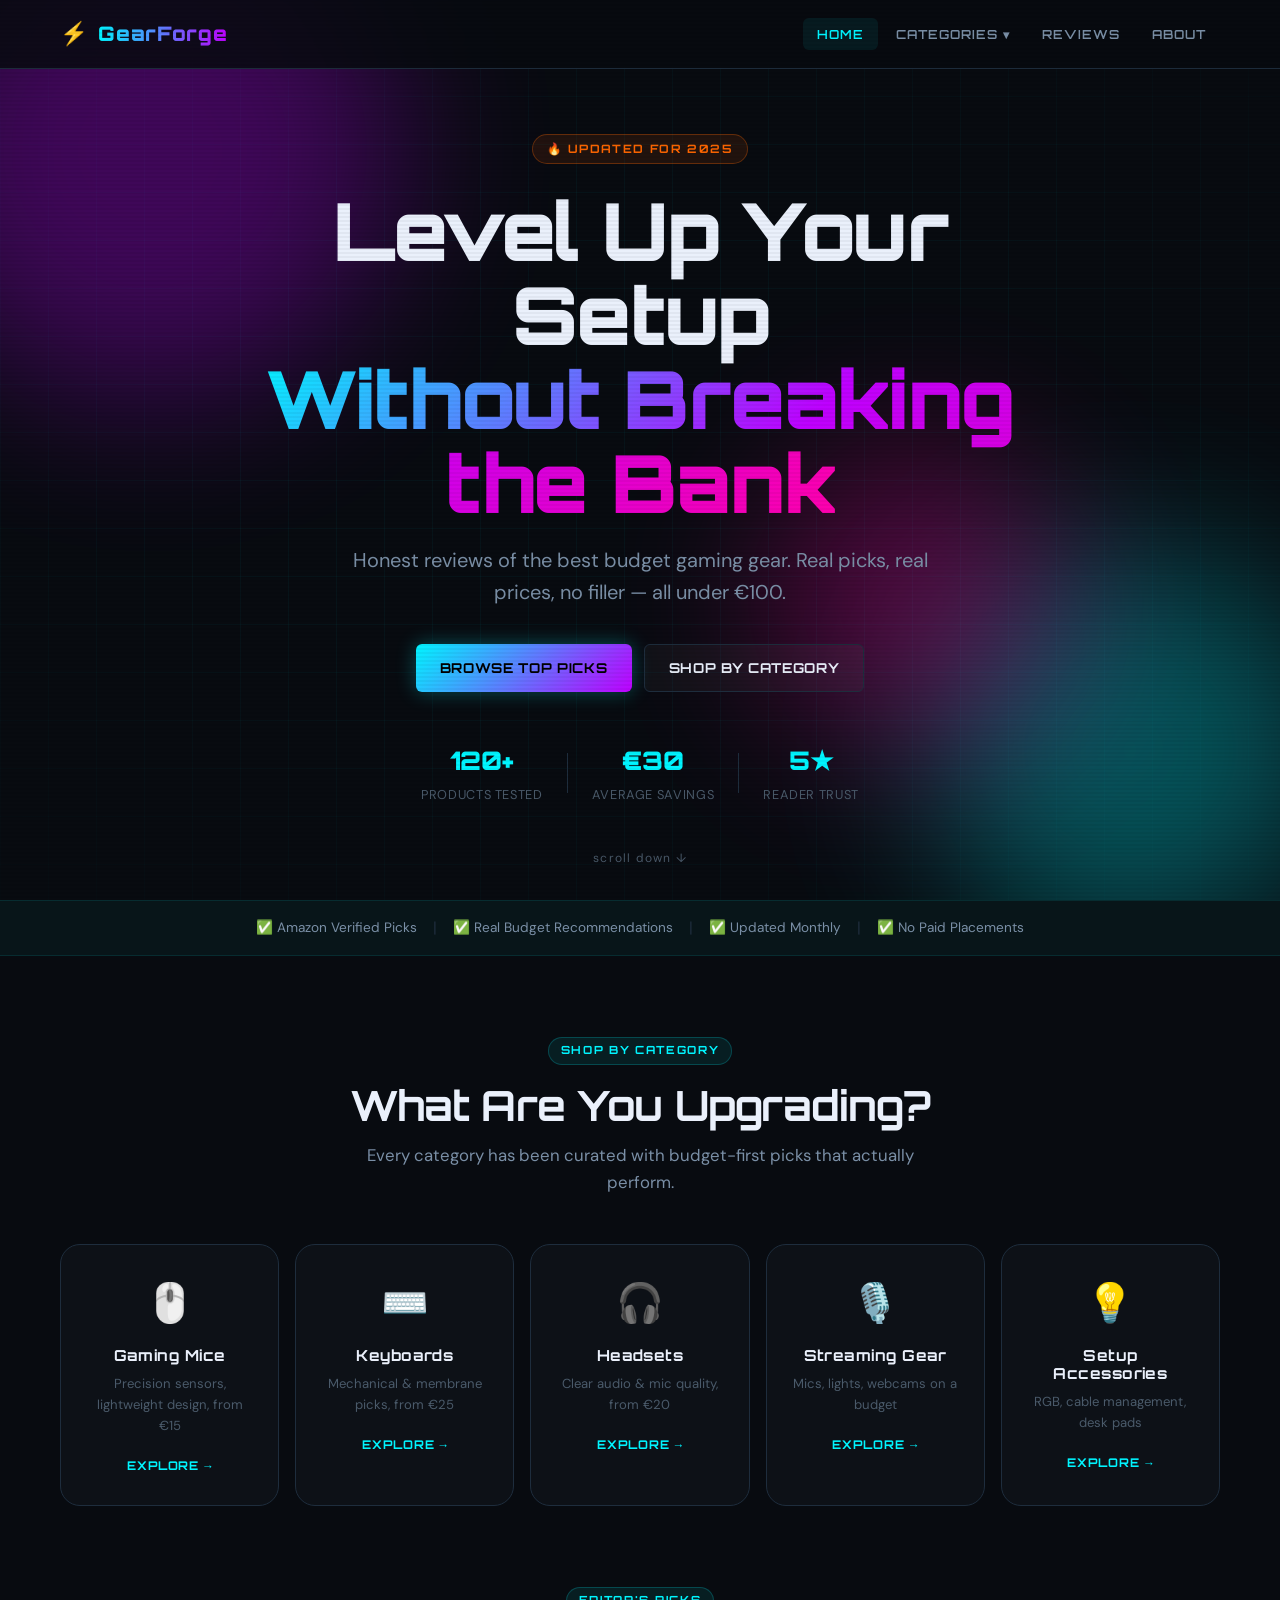
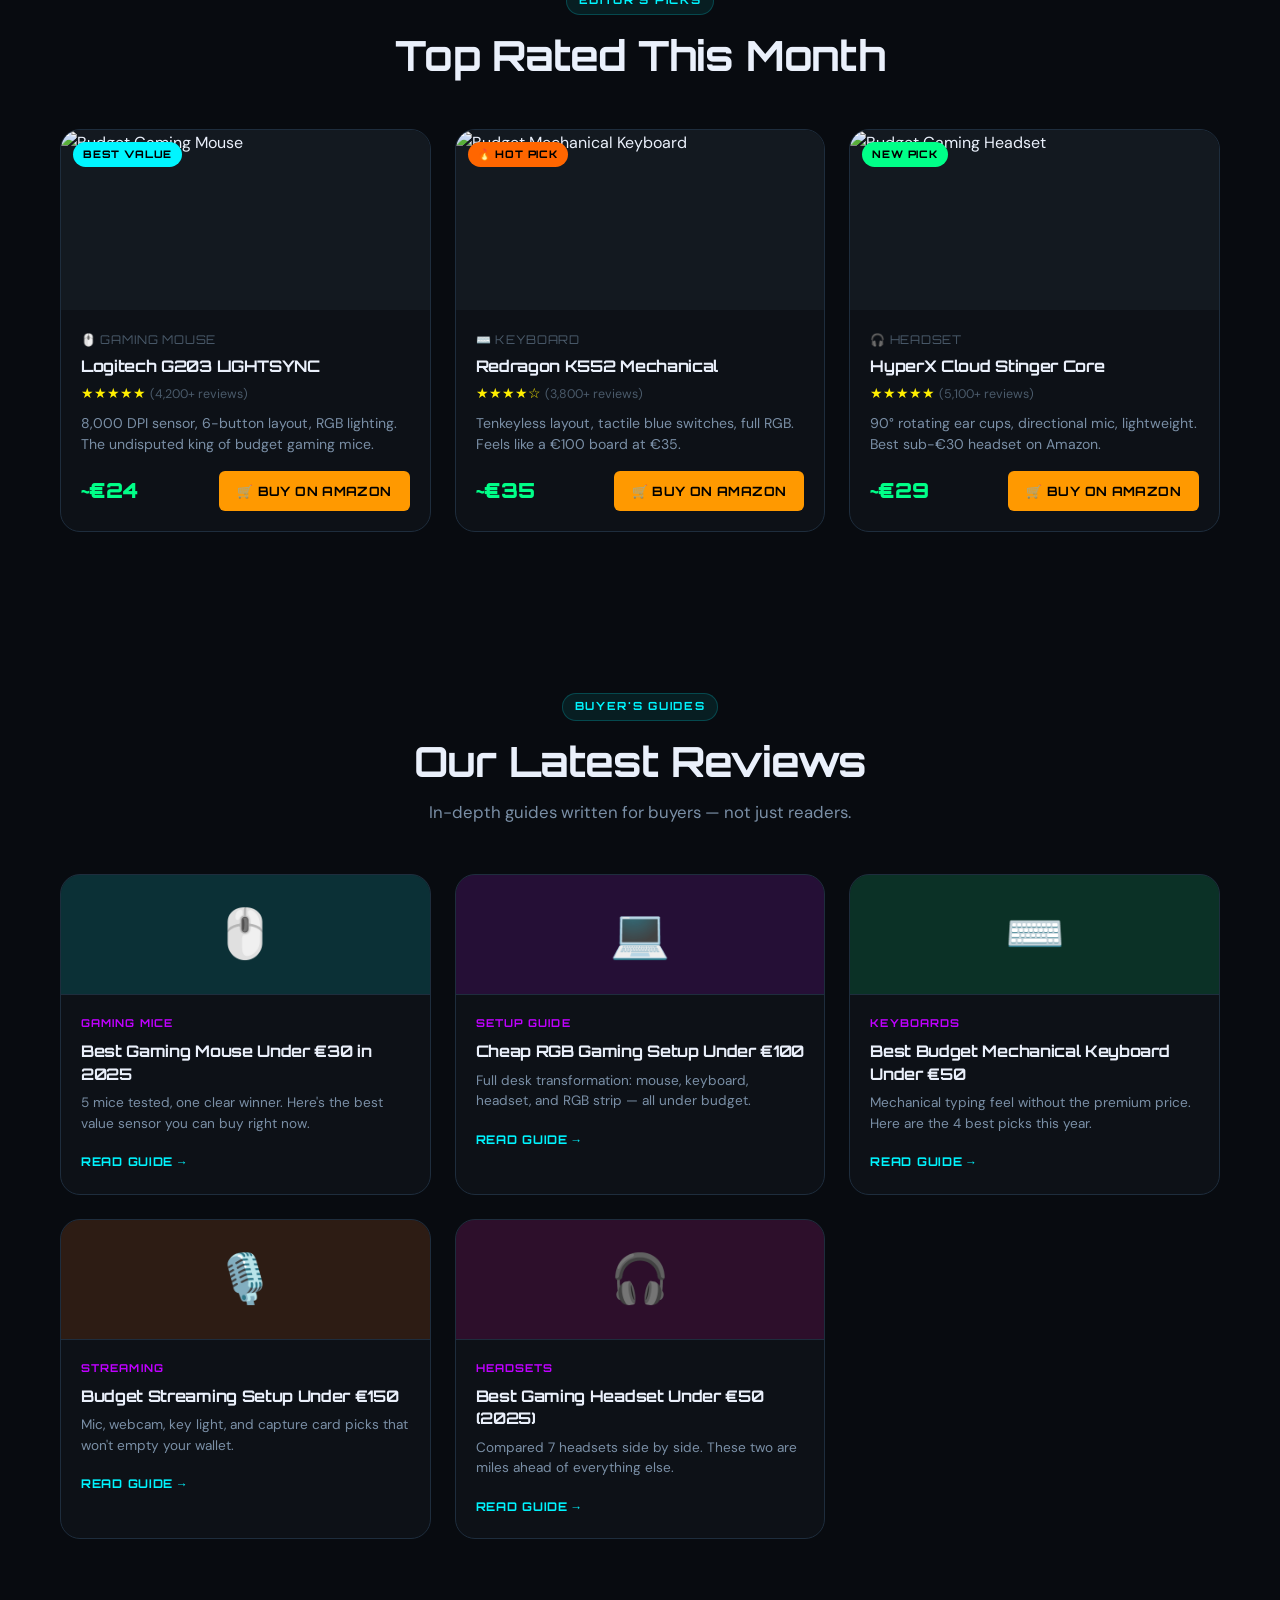
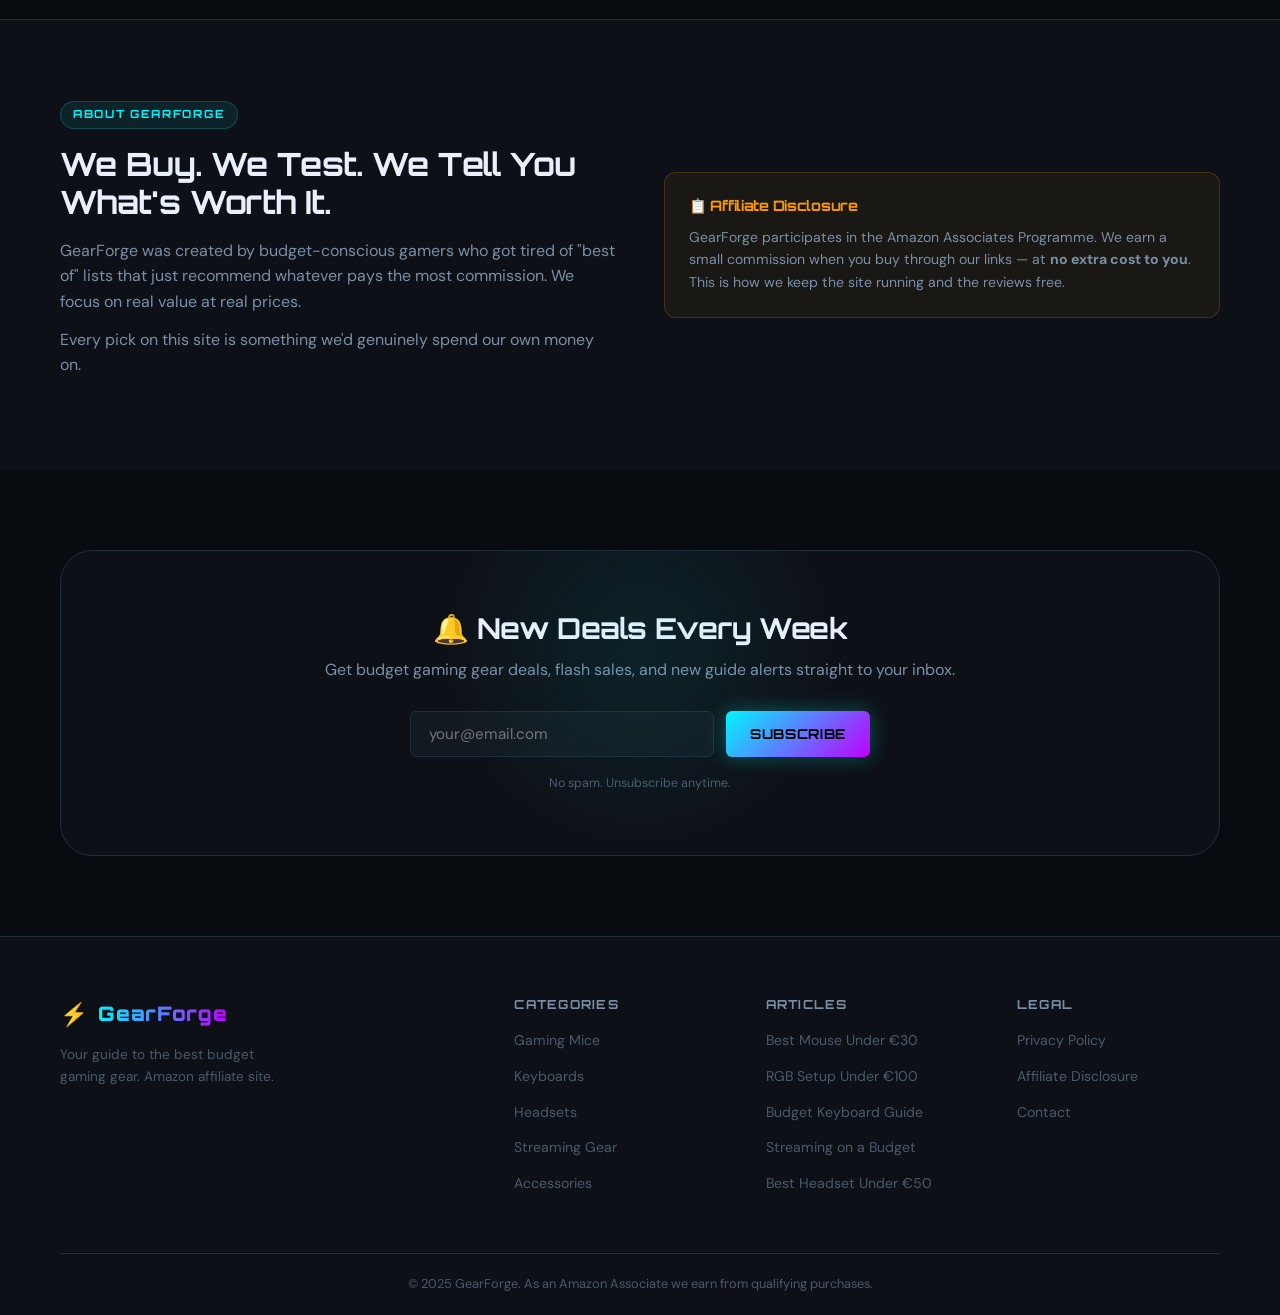
==== index.html @ 17405a84 "Add website files" ====
<!DOCTYPE html>
<html lang="en">
<head>
  <meta charset="UTF-8">
  <meta name="viewport" content="width=device-width, initial-scale=1.0">
  <title>GearForge – Best Budget Gaming Gear & Setup Upgrades</title>
  <meta name="description" content="Find the best budget gaming gear, setup upgrades, and honest reviews. Top picks for gaming mice, keyboards, headsets, and streaming gear — all under €100.">
  <meta name="keywords" content="budget gaming gear, gaming setup upgrades, cheap gaming mouse, best gaming keyboard, gaming headset under 30, RGB gaming setup">
  <meta property="og:title" content="GearForge – Best Budget Gaming Gear & Setup Upgrades">
  <meta property="og:description" content="Honest reviews and top picks for budget gaming setups. Save money, play better.">
  <meta property="og:type" content="website">
  <link rel="preconnect" href="https://fonts.googleapis.com">
  <link rel="preconnect" href="https://fonts.gstatic.com" crossorigin>
  <link href="https://fonts.googleapis.com/css2?family=Orbitron:wght@400;600;700;900&family=DM+Sans:wght@300;400;500;600&display=swap" rel="stylesheet">
  <link rel="stylesheet" href="style.css">
</head>
<body>

  <!-- ============================================================
    MONETIZATION STRATEGY (READ THIS FIRST):
    1. TRAFFIC: Target long-tail buyer-intent keywords like
       "best gaming mouse under €30" — these rank easier and
       convert better than broad terms.
    2. CONVERSION: Each article links to Amazon with your
       affiliate tag appended: ?tag=YOUR-AFFILIATE-ID-20
       Replace all "YOUR-AFFILIATE-TAG" placeholders below.
    3. CONTENT: Update the 5 blog articles with real Amazon
       product links, ASIN-based images, and current prices.
    4. SEO: Each page has unique title/meta. Submit sitemap.xml
       to Google Search Console after publishing.
    5. SCALE: Add 2-3 new articles/month targeting new keywords.
       The more content, the more organic traffic.
  ============================================================ -->

  <!-- HEADER -->
  <header class="site-header" id="top">
    <nav class="nav-container">
      <a href="index.html" class="logo">
        <span class="logo-icon">⚡</span>
        <span class="logo-text">GearForge</span>
      </a>
      <button class="nav-toggle" id="navToggle" aria-label="Toggle navigation">
        <span></span><span></span><span></span>
      </button>
      <ul class="nav-links" id="navLinks">
        <li><a href="index.html" class="nav-link active">Home</a></li>
        <li class="nav-dropdown">
          <a href="#categories" class="nav-link">Categories ▾</a>
          <ul class="dropdown-menu">
            <li><a href="category-mice.html">🖱 Gaming Mice</a></li>
            <li><a href="category-keyboards.html">⌨️ Keyboards</a></li>
            <li><a href="category-headsets.html">🎧 Headsets</a></li>
            <li><a href="category-streaming.html">🎙 Streaming Gear</a></li>
            <li><a href="category-accessories.html">💡 Setup Accessories</a></li>
          </ul>
        </li>
        <li><a href="#blog" class="nav-link">Reviews</a></li>
        <li><a href="#about" class="nav-link">About</a></li>
      </ul>
    </nav>
  </header>

  <!-- HERO SECTION -->
  <section class="hero">
    <div class="hero-bg">
      <div class="grid-overlay"></div>
      <div class="glow-orb glow-orb-1"></div>
      <div class="glow-orb glow-orb-2"></div>
      <div class="glow-orb glow-orb-3"></div>
    </div>
    <div class="hero-content">
      <div class="hero-badge">🔥 Updated for 2025</div>
      <h1 class="hero-title">
        Level Up Your Setup<br>
        <span class="gradient-text">Without Breaking the Bank</span>
      </h1>
      <p class="hero-subtitle">
        Honest reviews of the best budget gaming gear. Real picks, real prices, no filler — all under €100.
      </p>
      <div class="hero-ctas">
        <a href="#blog" class="btn btn-primary">Browse Top Picks</a>
        <a href="#categories" class="btn btn-ghost">Shop by Category</a>
      </div>
      <div class="hero-stats">
        <div class="stat"><span class="stat-number">120+</span><span class="stat-label">Products Tested</span></div>
        <div class="stat-divider"></div>
        <div class="stat"><span class="stat-number">€30</span><span class="stat-label">Average Savings</span></div>
        <div class="stat-divider"></div>
        <div class="stat"><span class="stat-number">5★</span><span class="stat-label">Reader Trust</span></div>
      </div>
    </div>
    <div class="hero-scroll-hint">scroll down ↓</div>
  </section>

  <!-- TRUST BAR -->
  <div class="trust-bar">
    <div class="trust-inner">
      <span class="trust-item">✅ Amazon Verified Picks</span>
      <span class="trust-sep">|</span>
      <span class="trust-item">✅ Real Budget Recommendations</span>
      <span class="trust-sep">|</span>
      <span class="trust-item">✅ Updated Monthly</span>
      <span class="trust-sep">|</span>
      <span class="trust-item">✅ No Paid Placements</span>
    </div>
  </div>

  <!-- CATEGORIES SECTION -->
  <section class="categories-section" id="categories">
    <div class="container">
      <div class="section-header">
        <span class="section-tag">Shop by Category</span>
        <h2 class="section-title">What Are You Upgrading?</h2>
        <p class="section-subtitle">Every category has been curated with budget-first picks that actually perform.</p>
      </div>
      <div class="categories-grid">
        <a href="category-mice.html" class="category-card" data-glow="cyan">
          <div class="category-icon">🖱️</div>
          <h3>Gaming Mice</h3>
          <p>Precision sensors, lightweight design, from €15</p>
          <span class="category-cta">Explore →</span>
        </a>
        <a href="category-keyboards.html" class="category-card" data-glow="purple">
          <div class="category-icon">⌨️</div>
          <h3>Keyboards</h3>
          <p>Mechanical & membrane picks, from €25</p>
          <span class="category-cta">Explore →</span>
        </a>
        <a href="category-headsets.html" class="category-card" data-glow="green">
          <div class="category-icon">🎧</div>
          <h3>Headsets</h3>
          <p>Clear audio & mic quality, from €20</p>
          <span class="category-cta">Explore →</span>
        </a>
        <a href="category-streaming.html" class="category-card" data-glow="orange">
          <div class="category-icon">🎙️</div>
          <h3>Streaming Gear</h3>
          <p>Mics, lights, webcams on a budget</p>
          <span class="category-cta">Explore →</span>
        </a>
        <a href="category-accessories.html" class="category-card" data-glow="pink">
          <div class="category-icon">💡</div>
          <h3>Setup Accessories</h3>
          <p>RGB, cable management, desk pads</p>
          <span class="category-cta">Explore →</span>
        </a>
      </div>
    </div>
  </section>

  <!-- FEATURED PICKS (inline product cards) -->
  <section class="featured-section">
    <div class="container">
      <div class="section-header">
        <span class="section-tag">Editor's Picks</span>
        <h2 class="section-title">Top Rated This Month</h2>
      </div>
      <div class="products-grid">

        <!-- PRODUCT CARD 1 -->
        <div class="product-card">
          <div class="product-badge">Best Value</div>
          <div class="product-img-wrap">
            <img src="https://via.placeholder.com/280x180/0d1117/00f5ff?text=Gaming+Mouse" alt="Budget Gaming Mouse" class="product-img" loading="lazy">
          </div>
          <div class="product-info">
            <span class="product-cat">🖱️ Gaming Mouse</span>
            <h3 class="product-name">Logitech G203 LIGHTSYNC</h3>
            <div class="product-rating">★★★★★ <span>(4,200+ reviews)</span></div>
            <p class="product-desc">8,000 DPI sensor, 6-button layout, RGB lighting. The undisputed king of budget gaming mice.</p>
            <div class="product-price-row">
              <span class="product-price">~€24</span>
              <a href="https://www.amazon.com/dp/B07K3C63D8?tag=YOUR-AFFILIATE-TAG" target="_blank" rel="noopener nofollow" class="btn btn-amazon">
                🛒 Buy on Amazon
              </a>
            </div>
          </div>
        </div>

        <!-- PRODUCT CARD 2 -->
        <div class="product-card">
          <div class="product-badge badge-hot">🔥 Hot Pick</div>
          <div class="product-img-wrap">
            <img src="https://via.placeholder.com/280x180/0d1117/bf00ff?text=Keyboard" alt="Budget Mechanical Keyboard" class="product-img" loading="lazy">
          </div>
          <div class="product-info">
            <span class="product-cat">⌨️ Keyboard</span>
            <h3 class="product-name">Redragon K552 Mechanical</h3>
            <div class="product-rating">★★★★☆ <span>(3,800+ reviews)</span></div>
            <p class="product-desc">Tenkeyless layout, tactile blue switches, full RGB. Feels like a €100 board at €35.</p>
            <div class="product-price-row">
              <span class="product-price">~€35</span>
              <a href="https://www.amazon.com/dp/B016MAK38U?tag=YOUR-AFFILIATE-TAG" target="_blank" rel="noopener nofollow" class="btn btn-amazon">
                🛒 Buy on Amazon
              </a>
            </div>
          </div>
        </div>

        <!-- PRODUCT CARD 3 -->
        <div class="product-card">
          <div class="product-badge badge-new">New Pick</div>
          <div class="product-img-wrap">
            <img src="https://via.placeholder.com/280x180/0d1117/00ff88?text=Headset" alt="Budget Gaming Headset" class="product-img" loading="lazy">
          </div>
          <div class="product-info">
            <span class="product-cat">🎧 Headset</span>
            <h3 class="product-name">HyperX Cloud Stinger Core</h3>
            <div class="product-rating">★★★★★ <span>(5,100+ reviews)</span></div>
            <p class="product-desc">90° rotating ear cups, directional mic, lightweight. Best sub-€30 headset on Amazon.</p>
            <div class="product-price-row">
              <span class="product-price">~€29</span>
              <a href="https://www.amazon.com/dp/B07YWL5ZZZ?tag=YOUR-AFFILIATE-TAG" target="_blank" rel="noopener nofollow" class="btn btn-amazon">
                🛒 Buy on Amazon
              </a>
            </div>
          </div>
        </div>

      </div>
    </div>
  </section>

  <!-- BLOG ARTICLES SECTION -->
  <section class="blog-section" id="blog">
    <div class="container">
      <div class="section-header">
        <span class="section-tag">Buyer's Guides</span>
        <h2 class="section-title">Our Latest Reviews</h2>
        <p class="section-subtitle">In-depth guides written for buyers — not just readers.</p>
      </div>
      <div class="blog-grid">

        <a href="article-best-gaming-mouse-under-30.html" class="blog-card">
          <div class="blog-card-img" style="--bg: #00f5ff22;">
            <span class="blog-card-emoji">🖱️</span>
          </div>
          <div class="blog-card-body">
            <span class="blog-tag">Gaming Mice</span>
            <h3>Best Gaming Mouse Under €30 in 2025</h3>
            <p>5 mice tested, one clear winner. Here's the best value sensor you can buy right now.</p>
            <span class="blog-read-more">Read Guide →</span>
          </div>
        </a>

        <a href="article-rgb-setup-under-100.html" class="blog-card">
          <div class="blog-card-img" style="--bg: #bf00ff22;">
            <span class="blog-card-emoji">💻</span>
          </div>
          <div class="blog-card-body">
            <span class="blog-tag">Setup Guide</span>
            <h3>Cheap RGB Gaming Setup Under €100</h3>
            <p>Full desk transformation: mouse, keyboard, headset, and RGB strip — all under budget.</p>
            <span class="blog-read-more">Read Guide →</span>
          </div>
        </a>

        <a href="article-best-budget-keyboard-2025.html" class="blog-card">
          <div class="blog-card-img" style="--bg: #00ff8822;">
            <span class="blog-card-emoji">⌨️</span>
          </div>
          <div class="blog-card-body">
            <span class="blog-tag">Keyboards</span>
            <h3>Best Budget Mechanical Keyboard Under €50</h3>
            <p>Mechanical typing feel without the premium price. Here are the 4 best picks this year.</p>
            <span class="blog-read-more">Read Guide →</span>
          </div>
        </a>

        <a href="article-streaming-setup-under-150.html" class="blog-card">
          <div class="blog-card-img" style="--bg: #ff660022;">
            <span class="blog-card-emoji">🎙️</span>
          </div>
          <div class="blog-card-body">
            <span class="blog-tag">Streaming</span>
            <h3>Budget Streaming Setup Under €150</h3>
            <p>Mic, webcam, key light, and capture card picks that won't empty your wallet.</p>
            <span class="blog-read-more">Read Guide →</span>
          </div>
        </a>

        <a href="article-best-gaming-headset-under-50.html" class="blog-card">
          <div class="blog-card-img" style="--bg: #ff00aa22;">
            <span class="blog-card-emoji">🎧</span>
          </div>
          <div class="blog-card-body">
            <span class="blog-tag">Headsets</span>
            <h3>Best Gaming Headset Under €50 (2025)</h3>
            <p>Compared 7 headsets side by side. These two are miles ahead of everything else.</p>
            <span class="blog-read-more">Read Guide →</span>
          </div>
        </a>

      </div>
    </div>
  </section>

  <!-- AFFILIATE DISCLOSURE + ABOUT -->
  <section class="about-section" id="about">
    <div class="container">
      <div class="about-grid">
        <div class="about-text">
          <span class="section-tag">About GearForge</span>
          <h2>We Buy. We Test. We Tell You What's Worth It.</h2>
          <p>GearForge was created by budget-conscious gamers who got tired of "best of" lists that just recommend whatever pays the most commission. We focus on real value at real prices.</p>
          <p>Every pick on this site is something we'd genuinely spend our own money on.</p>
        </div>
        <div class="affiliate-notice">
          <div class="notice-box">
            <h4>📋 Affiliate Disclosure</h4>
            <p>GearForge participates in the Amazon Associates Programme. We earn a small commission when you buy through our links — at <strong>no extra cost to you</strong>. This is how we keep the site running and the reviews free.</p>
          </div>
        </div>
      </div>
    </div>
  </section>

  <!-- NEWSLETTER CTA -->
  <section class="newsletter-section">
    <div class="container">
      <div class="newsletter-box">
        <div class="nl-glow"></div>
        <h3>🔔 New Deals Every Week</h3>
        <p>Get budget gaming gear deals, flash sales, and new guide alerts straight to your inbox.</p>
        <div class="nl-form">
          <input type="email" placeholder="your@email.com" class="nl-input">
          <button class="btn btn-primary">Subscribe</button>
        </div>
        <small>No spam. Unsubscribe anytime.</small>
      </div>
    </div>
  </section>

  <!-- FOOTER -->
  <footer class="site-footer">
    <div class="container">
      <div class="footer-grid">
        <div class="footer-brand">
          <a href="index.html" class="logo">
            <span class="logo-icon">⚡</span>
            <span class="logo-text">GearForge</span>
          </a>
          <p>Your guide to the best budget gaming gear. Amazon affiliate site.</p>
        </div>
        <div class="footer-links">
          <h4>Categories</h4>
          <ul>
            <li><a href="category-mice.html">Gaming Mice</a></li>
            <li><a href="category-keyboards.html">Keyboards</a></li>
            <li><a href="category-headsets.html">Headsets</a></li>
            <li><a href="category-streaming.html">Streaming Gear</a></li>
            <li><a href="category-accessories.html">Accessories</a></li>
          </ul>
        </div>
        <div class="footer-links">
          <h4>Articles</h4>
          <ul>
            <li><a href="article-best-gaming-mouse-under-30.html">Best Mouse Under €30</a></li>
            <li><a href="article-rgb-setup-under-100.html">RGB Setup Under €100</a></li>
            <li><a href="article-best-budget-keyboard-2025.html">Budget Keyboard Guide</a></li>
            <li><a href="article-streaming-setup-under-150.html">Streaming on a Budget</a></li>
            <li><a href="article-best-gaming-headset-under-50.html">Best Headset Under €50</a></li>
          </ul>
        </div>
        <div class="footer-links">
          <h4>Legal</h4>
          <ul>
            <li><a href="privacy.html">Privacy Policy</a></li>
            <li><a href="affiliate-disclosure.html">Affiliate Disclosure</a></li>
            <li><a href="contact.html">Contact</a></li>
          </ul>
        </div>
      </div>
      <div class="footer-bottom">
        <p>© 2025 GearForge. As an Amazon Associate we earn from qualifying purchases.</p>
      </div>
    </div>
  </footer>

  <script src="script.js"></script>
</body>
</html>
---- style.css ----
/* ============================================================
   GearForge - Gaming Affiliate Site Stylesheet
   Theme: Dark neon gaming with RGB accents
   Mobile-first responsive design
   ============================================================ */

/* ── CSS VARIABLES ── */
:root {
  --bg-deep:       #080b10;
  --bg-card:       #0d1117;
  --bg-elevated:   #131920;
  --bg-border:     #1e2d3d;

  --neon-cyan:     #00f5ff;
  --neon-purple:   #bf00ff;
  --neon-green:    #00ff88;
  --neon-orange:   #ff6600;
  --neon-pink:     #ff00aa;
  --neon-yellow:   #ffee00;

  --text-primary:  #eaf0fb;
  --text-secondary: #7a8fa6;
  --text-muted:    #4a5a6a;

  --amazon-orange: #ff9900;
  --amazon-hover:  #ffb84d;

  --font-display: 'Orbitron', monospace;
  --font-body:    'DM Sans', sans-serif;

  --radius-sm:  6px;
  --radius-md:  12px;
  --radius-lg:  20px;
  --radius-xl:  32px;

  --shadow-card: 0 4px 24px rgba(0,0,0,0.5);
  --shadow-glow-cyan: 0 0 20px rgba(0,245,255,0.25);
  --shadow-glow-purple: 0 0 20px rgba(191,0,255,0.25);
  --transition: 0.25s cubic-bezier(0.4,0,0.2,1);
}

/* ── RESET & BASE ── */
*, *::before, *::after { box-sizing: border-box; margin: 0; padding: 0; }
html { scroll-behavior: smooth; }
body {
  background: var(--bg-deep);
  color: var(--text-primary);
  font-family: var(--font-body);
  font-size: 16px;
  line-height: 1.6;
  overflow-x: hidden;
}
img { max-width: 100%; display: block; }
a { color: inherit; text-decoration: none; }
ul { list-style: none; }
button { cursor: pointer; border: none; background: none; font-family: inherit; }

/* ── CONTAINER ── */
.container {
  width: 100%;
  max-width: 1200px;
  margin: 0 auto;
  padding: 0 20px;
}

/* ── TYPOGRAPHY ── */
h1,h2,h3,h4 {
  font-family: var(--font-display);
  line-height: 1.2;
  letter-spacing: -0.02em;
}
.gradient-text {
  background: linear-gradient(135deg, var(--neon-cyan) 0%, var(--neon-purple) 50%, var(--neon-pink) 100%);
  -webkit-background-clip: text;
  -webkit-text-fill-color: transparent;
  background-clip: text;
}

/* ── BUTTONS ── */
.btn {
  display: inline-flex;
  align-items: center;
  gap: 8px;
  padding: 12px 24px;
  border-radius: var(--radius-sm);
  font-family: var(--font-display);
  font-size: 0.85rem;
  font-weight: 700;
  letter-spacing: 0.05em;
  text-transform: uppercase;
  transition: var(--transition);
  cursor: pointer;
  white-space: nowrap;
}
.btn-primary {
  background: linear-gradient(135deg, var(--neon-cyan), var(--neon-purple));
  color: #000;
  box-shadow: 0 0 20px rgba(0,245,255,0.3);
}
.btn-primary:hover {
  transform: translateY(-2px);
  box-shadow: 0 0 32px rgba(0,245,255,0.5);
}
.btn-ghost {
  border: 1px solid var(--bg-border);
  color: var(--text-primary);
  background: rgba(255,255,255,0.03);
}
.btn-ghost:hover {
  border-color: var(--neon-cyan);
  color: var(--neon-cyan);
  background: rgba(0,245,255,0.05);
}
.btn-amazon {
  background: var(--amazon-orange);
  color: #000;
  font-family: var(--font-display);
  font-size: 0.8rem;
  font-weight: 700;
  padding: 10px 18px;
  border-radius: var(--radius-sm);
  letter-spacing: 0.03em;
  transition: var(--transition);
  flex-shrink: 0;
}
.btn-amazon:hover {
  background: var(--amazon-hover);
  transform: translateY(-1px);
  box-shadow: 0 4px 16px rgba(255,153,0,0.4);
}

/* ── SECTION HELPERS ── */
.section-tag {
  display: inline-block;
  font-family: var(--font-display);
  font-size: 0.7rem;
  font-weight: 700;
  letter-spacing: 0.15em;
  text-transform: uppercase;
  color: var(--neon-cyan);
  background: rgba(0,245,255,0.08);
  border: 1px solid rgba(0,245,255,0.2);
  padding: 4px 12px;
  border-radius: 100px;
  margin-bottom: 16px;
}
.section-header {
  text-align: center;
  margin-bottom: 48px;
}
.section-title {
  font-size: clamp(1.8rem, 4vw, 2.6rem);
  margin-bottom: 12px;
}
.section-subtitle {
  color: var(--text-secondary);
  font-size: 1.05rem;
  max-width: 560px;
  margin: 0 auto;
}

/* ================================================================
   HEADER / NAV
================================================================ */
.site-header {
  position: fixed;
  top: 0;
  left: 0;
  right: 0;
  z-index: 100;
  background: rgba(8,11,16,0.85);
  backdrop-filter: blur(16px);
  -webkit-backdrop-filter: blur(16px);
  border-bottom: 1px solid var(--bg-border);
  transition: var(--transition);
}
.nav-container {
  max-width: 1200px;
  margin: 0 auto;
  padding: 0 20px;
  height: 68px;
  display: flex;
  align-items: center;
  justify-content: space-between;
  gap: 24px;
}
.logo {
  display: flex;
  align-items: center;
  gap: 10px;
  flex-shrink: 0;
}
.logo-icon { font-size: 1.4rem; }
.logo-text {
  font-family: var(--font-display);
  font-size: 1.25rem;
  font-weight: 900;
  letter-spacing: 0.05em;
  background: linear-gradient(90deg, var(--neon-cyan), var(--neon-purple));
  -webkit-background-clip: text;
  -webkit-text-fill-color: transparent;
  background-clip: text;
}
.nav-links {
  display: flex;
  align-items: center;
  gap: 4px;
}
.nav-link {
  font-family: var(--font-display);
  font-size: 0.78rem;
  font-weight: 600;
  letter-spacing: 0.08em;
  text-transform: uppercase;
  color: var(--text-secondary);
  padding: 8px 14px;
  border-radius: var(--radius-sm);
  transition: var(--transition);
}
.nav-link:hover, .nav-link.active {
  color: var(--neon-cyan);
  background: rgba(0,245,255,0.07);
}
.nav-dropdown {
  position: relative;
}
.nav-dropdown:hover .dropdown-menu {
  opacity: 1;
  visibility: visible;
  transform: translateY(0);
}
.dropdown-menu {
  position: absolute;
  top: calc(100% + 8px);
  left: 0;
  background: var(--bg-card);
  border: 1px solid var(--bg-border);
  border-radius: var(--radius-md);
  padding: 8px;
  min-width: 210px;
  opacity: 0;
  visibility: hidden;
  transform: translateY(-8px);
  transition: var(--transition);
  box-shadow: var(--shadow-card);
}
.dropdown-menu li a {
  display: block;
  padding: 10px 14px;
  border-radius: var(--radius-sm);
  color: var(--text-secondary);
  font-size: 0.9rem;
  transition: var(--transition);
}
.dropdown-menu li a:hover {
  background: rgba(0,245,255,0.06);
  color: var(--text-primary);
}
.nav-toggle {
  display: none;
  flex-direction: column;
  gap: 5px;
  padding: 8px;
}
.nav-toggle span {
  display: block;
  width: 22px;
  height: 2px;
  background: var(--text-primary);
  border-radius: 2px;
  transition: var(--transition);
}

/* ================================================================
   HERO
================================================================ */
.hero {
  position: relative;
  min-height: 100vh;
  display: flex;
  flex-direction: column;
  align-items: center;
  justify-content: center;
  text-align: center;
  padding: 120px 20px 80px;
  overflow: hidden;
}
.hero-bg {
  position: absolute;
  inset: 0;
  z-index: 0;
}
.grid-overlay {
  position: absolute;
  inset: 0;
  background-image:
    linear-gradient(rgba(0,245,255,0.04) 1px, transparent 1px),
    linear-gradient(90deg, rgba(0,245,255,0.04) 1px, transparent 1px);
  background-size: 48px 48px;
  mask-image: radial-gradient(ellipse 80% 80% at 50% 50%, black 40%, transparent 100%);
}
.glow-orb {
  position: absolute;
  border-radius: 50%;
  filter: blur(80px);
  opacity: 0.3;
  animation: floatOrb 8s ease-in-out infinite;
}
.glow-orb-1 { width: 500px; height: 500px; background: var(--neon-purple); top: -100px; left: -100px; animation-delay: 0s; }
.glow-orb-2 { width: 400px; height: 400px; background: var(--neon-cyan); bottom: -50px; right: -50px; animation-delay: -3s; }
.glow-orb-3 { width: 300px; height: 300px; background: var(--neon-pink); top: 50%; left: 60%; animation-delay: -6s; }
@keyframes floatOrb {
  0%, 100% { transform: translate(0, 0); }
  33% { transform: translate(20px, -20px); }
  66% { transform: translate(-15px, 15px); }
}
.hero-content { position: relative; z-index: 1; max-width: 800px; }
.hero-badge {
  display: inline-block;
  font-family: var(--font-display);
  font-size: 0.72rem;
  font-weight: 700;
  letter-spacing: 0.12em;
  text-transform: uppercase;
  color: var(--neon-orange);
  background: rgba(255,102,0,0.1);
  border: 1px solid rgba(255,102,0,0.3);
  padding: 5px 14px;
  border-radius: 100px;
  margin-bottom: 24px;
}
.hero-title {
  font-size: clamp(2.4rem, 7vw, 5rem);
  font-weight: 900;
  margin-bottom: 20px;
  line-height: 1.05;
}
.hero-subtitle {
  font-size: clamp(1rem, 2.5vw, 1.25rem);
  color: var(--text-secondary);
  max-width: 600px;
  margin: 0 auto 36px;
}
.hero-ctas {
  display: flex;
  gap: 12px;
  justify-content: center;
  flex-wrap: wrap;
  margin-bottom: 48px;
}
.hero-stats {
  display: flex;
  align-items: center;
  justify-content: center;
  gap: 24px;
  flex-wrap: wrap;
}
.stat { text-align: center; }
.stat-number {
  display: block;
  font-family: var(--font-display);
  font-size: 1.6rem;
  font-weight: 900;
  color: var(--neon-cyan);
}
.stat-label {
  font-size: 0.8rem;
  color: var(--text-muted);
  letter-spacing: 0.05em;
  text-transform: uppercase;
}
.stat-divider {
  width: 1px;
  height: 40px;
  background: var(--bg-border);
}
.hero-scroll-hint {
  position: absolute;
  bottom: 32px;
  left: 50%;
  transform: translateX(-50%);
  font-size: 0.75rem;
  color: var(--text-muted);
  letter-spacing: 0.1em;
  animation: bounce 2s ease-in-out infinite;
}
@keyframes bounce {
  0%, 100% { transform: translateX(-50%) translateY(0); }
  50% { transform: translateX(-50%) translateY(6px); }
}

/* ================================================================
   TRUST BAR
================================================================ */
.trust-bar {
  background: rgba(0,245,255,0.04);
  border-top: 1px solid rgba(0,245,255,0.1);
  border-bottom: 1px solid rgba(0,245,255,0.1);
  padding: 14px 20px;
  overflow: hidden;
}
.trust-inner {
  max-width: 1200px;
  margin: 0 auto;
  display: flex;
  align-items: center;
  justify-content: center;
  gap: 16px;
  flex-wrap: wrap;
}
.trust-item { font-size: 0.85rem; color: var(--text-secondary); }
.trust-sep { color: var(--bg-border); }

/* ================================================================
   CATEGORIES
================================================================ */
.categories-section { padding: 80px 0; }
.categories-grid {
  display: grid;
  grid-template-columns: repeat(auto-fit, minmax(200px, 1fr));
  gap: 16px;
}
.category-card {
  display: block;
  background: var(--bg-card);
  border: 1px solid var(--bg-border);
  border-radius: var(--radius-lg);
  padding: 28px 24px;
  text-align: center;
  transition: var(--transition);
  cursor: pointer;
  position: relative;
  overflow: hidden;
}
.category-card::before {
  content: '';
  position: absolute;
  inset: 0;
  border-radius: inherit;
  opacity: 0;
  transition: var(--transition);
}
.category-card[data-glow="cyan"]::before { background: radial-gradient(ellipse at top, rgba(0,245,255,0.08), transparent 70%); }
.category-card[data-glow="purple"]::before { background: radial-gradient(ellipse at top, rgba(191,0,255,0.08), transparent 70%); }
.category-card[data-glow="green"]::before { background: radial-gradient(ellipse at top, rgba(0,255,136,0.08), transparent 70%); }
.category-card[data-glow="orange"]::before { background: radial-gradient(ellipse at top, rgba(255,102,0,0.08), transparent 70%); }
.category-card[data-glow="pink"]::before { background: radial-gradient(ellipse at top, rgba(255,0,170,0.08), transparent 70%); }
.category-card:hover { transform: translateY(-4px); border-color: rgba(0,245,255,0.3); }
.category-card:hover::before { opacity: 1; }
.category-icon { font-size: 2.4rem; margin-bottom: 12px; }
.category-card h3 {
  font-family: var(--font-display);
  font-size: 0.95rem;
  font-weight: 700;
  margin-bottom: 8px;
  letter-spacing: 0.03em;
}
.category-card p { font-size: 0.82rem; color: var(--text-muted); margin-bottom: 16px; }
.category-cta {
  font-family: var(--font-display);
  font-size: 0.75rem;
  font-weight: 700;
  color: var(--neon-cyan);
  letter-spacing: 0.08em;
  text-transform: uppercase;
}

/* ================================================================
   FEATURED PRODUCTS
================================================================ */
.featured-section { padding: 0 0 80px; }
.products-grid {
  display: grid;
  grid-template-columns: repeat(auto-fit, minmax(300px, 1fr));
  gap: 24px;
}
.product-card {
  background: var(--bg-card);
  border: 1px solid var(--bg-border);
  border-radius: var(--radius-lg);
  overflow: hidden;
  position: relative;
  transition: var(--transition);
}
.product-card:hover { transform: translateY(-4px); box-shadow: 0 8px 40px rgba(0,0,0,0.4); border-color: var(--neon-cyan); }
.product-badge {
  position: absolute;
  top: 12px;
  left: 12px;
  z-index: 2;
  background: var(--neon-cyan);
  color: #000;
  font-family: var(--font-display);
  font-size: 0.65rem;
  font-weight: 800;
  letter-spacing: 0.08em;
  text-transform: uppercase;
  padding: 4px 10px;
  border-radius: 100px;
}
.badge-hot { background: var(--neon-orange); }
.badge-new { background: var(--neon-green); }
.product-img-wrap {
  background: var(--bg-elevated);
  height: 180px;
  display: flex;
  align-items: center;
  justify-content: center;
  overflow: hidden;
}
.product-img { width: 100%; height: 100%; object-fit: cover; transition: transform 0.3s; }
.product-card:hover .product-img { transform: scale(1.03); }
.product-info { padding: 20px; }
.product-cat {
  font-size: 0.75rem;
  color: var(--text-muted);
  font-family: var(--font-display);
  letter-spacing: 0.06em;
  text-transform: uppercase;
  margin-bottom: 8px;
  display: block;
}
.product-name {
  font-family: var(--font-display);
  font-size: 1rem;
  font-weight: 700;
  margin-bottom: 6px;
}
.product-rating { font-size: 0.85rem; color: var(--neon-yellow); margin-bottom: 8px; }
.product-rating span { color: var(--text-muted); font-size: 0.78rem; }
.product-desc { font-size: 0.88rem; color: var(--text-secondary); margin-bottom: 16px; line-height: 1.5; }
.product-price-row { display: flex; align-items: center; justify-content: space-between; gap: 12px; }
.product-price {
  font-family: var(--font-display);
  font-size: 1.3rem;
  font-weight: 900;
  color: var(--neon-green);
}

/* ================================================================
   BLOG SECTION
================================================================ */
.blog-section { padding: 80px 0; }
.blog-grid {
  display: grid;
  grid-template-columns: repeat(auto-fit, minmax(320px, 1fr));
  gap: 24px;
}
.blog-card {
  display: block;
  background: var(--bg-card);
  border: 1px solid var(--bg-border);
  border-radius: var(--radius-lg);
  overflow: hidden;
  transition: var(--transition);
}
.blog-card:hover { transform: translateY(-4px); border-color: rgba(0,245,255,0.3); box-shadow: var(--shadow-glow-cyan); }
.blog-card-img {
  height: 120px;
  background: var(--bg, rgba(0,245,255,0.08));
  display: flex;
  align-items: center;
  justify-content: center;
  font-size: 3rem;
  border-bottom: 1px solid var(--bg-border);
}
.blog-card-body { padding: 20px; }
.blog-tag {
  font-family: var(--font-display);
  font-size: 0.68rem;
  font-weight: 700;
  letter-spacing: 0.1em;
  text-transform: uppercase;
  color: var(--neon-purple);
  margin-bottom: 8px;
  display: block;
}
.blog-card-body h3 {
  font-size: 1rem;
  font-weight: 700;
  margin-bottom: 8px;
  line-height: 1.4;
  transition: var(--transition);
}
.blog-card:hover .blog-card-body h3 { color: var(--neon-cyan); }
.blog-card-body p { font-size: 0.85rem; color: var(--text-secondary); margin-bottom: 14px; line-height: 1.5; }
.blog-read-more {
  font-family: var(--font-display);
  font-size: 0.75rem;
  font-weight: 700;
  color: var(--neon-cyan);
  letter-spacing: 0.06em;
  text-transform: uppercase;
}

/* ================================================================
   ABOUT / AFFILIATE NOTICE
================================================================ */
.about-section { padding: 80px 0; background: var(--bg-card); border-top: 1px solid var(--bg-border); }
.about-grid { display: grid; grid-template-columns: 1fr 1fr; gap: 48px; align-items: center; }
.about-text h2 { font-size: clamp(1.4rem, 3vw, 2rem); margin-bottom: 16px; }
.about-text p { color: var(--text-secondary); margin-bottom: 12px; }
.notice-box {
  background: rgba(255,153,0,0.05);
  border: 1px solid rgba(255,153,0,0.2);
  border-radius: var(--radius-md);
  padding: 24px;
}
.notice-box h4 { font-family: var(--font-display); font-size: 0.9rem; font-weight: 700; margin-bottom: 12px; color: var(--amazon-orange); }
.notice-box p { font-size: 0.88rem; color: var(--text-secondary); line-height: 1.6; }

/* ================================================================
   NEWSLETTER
================================================================ */
.newsletter-section { padding: 80px 0; }
.newsletter-box {
  position: relative;
  background: var(--bg-card);
  border: 1px solid var(--bg-border);
  border-radius: var(--radius-xl);
  padding: 60px 40px;
  text-align: center;
  overflow: hidden;
}
.nl-glow {
  position: absolute;
  width: 400px;
  height: 400px;
  background: radial-gradient(circle, rgba(0,245,255,0.08) 0%, transparent 70%);
  top: -100px;
  left: 50%;
  transform: translateX(-50%);
  pointer-events: none;
}
.newsletter-box h3 { font-size: clamp(1.4rem, 3vw, 1.8rem); margin-bottom: 12px; }
.newsletter-box p { color: var(--text-secondary); margin-bottom: 28px; }
.nl-form {
  display: flex;
  gap: 12px;
  max-width: 460px;
  margin: 0 auto 12px;
  flex-wrap: wrap;
  justify-content: center;
}
.nl-input {
  flex: 1;
  min-width: 200px;
  background: var(--bg-elevated);
  border: 1px solid var(--bg-border);
  color: var(--text-primary);
  padding: 12px 18px;
  border-radius: var(--radius-sm);
  font-family: var(--font-body);
  font-size: 0.95rem;
  outline: none;
  transition: var(--transition);
}
.nl-input:focus { border-color: var(--neon-cyan); box-shadow: 0 0 0 2px rgba(0,245,255,0.1); }
.newsletter-box small { color: var(--text-muted); font-size: 0.78rem; }

/* ================================================================
   FOOTER
================================================================ */
.site-footer {
  background: var(--bg-card);
  border-top: 1px solid var(--bg-border);
  padding: 60px 0 0;
}
.footer-grid {
  display: grid;
  grid-template-columns: 2fr 1fr 1fr 1fr;
  gap: 48px;
  margin-bottom: 48px;
}
.footer-brand p { font-size: 0.85rem; color: var(--text-muted); margin-top: 12px; max-width: 220px; }
.footer-links h4 {
  font-family: var(--font-display);
  font-size: 0.78rem;
  font-weight: 700;
  letter-spacing: 0.1em;
  text-transform: uppercase;
  color: var(--text-secondary);
  margin-bottom: 16px;
}
.footer-links ul li { margin-bottom: 10px; }
.footer-links ul li a { font-size: 0.88rem; color: var(--text-muted); transition: var(--transition); }
.footer-links ul li a:hover { color: var(--neon-cyan); }
.footer-bottom {
  border-top: 1px solid var(--bg-border);
  padding: 20px 0;
  text-align: center;
  font-size: 0.8rem;
  color: var(--text-muted);
}

/* ================================================================
   ARTICLE PAGE SPECIFIC STYLES
================================================================ */
.article-hero {
  padding: 120px 20px 60px;
  text-align: center;
  position: relative;
  overflow: hidden;
}
.article-hero::before {
  content: '';
  position: absolute;
  inset: 0;
  background-image:
    linear-gradient(rgba(0,245,255,0.03) 1px, transparent 1px),
    linear-gradient(90deg, rgba(0,245,255,0.03) 1px, transparent 1px);
  background-size: 48px 48px;
  mask-image: radial-gradient(ellipse 80% 80% at 50% 50%, black 40%, transparent 100%);
}
.article-hero-inner { position: relative; max-width: 800px; margin: 0 auto; }
.article-meta { display: flex; align-items: center; justify-content: center; gap: 16px; margin-top: 20px; flex-wrap: wrap; }
.article-meta span { font-size: 0.82rem; color: var(--text-muted); }
.article-meta .dot { color: var(--bg-border); }
.article-body {
  max-width: 800px;
  margin: 0 auto;
  padding: 0 20px 80px;
}
.article-body h2 {
  font-size: 1.4rem;
  margin: 40px 0 16px;
  color: var(--text-primary);
  padding-bottom: 10px;
  border-bottom: 1px solid var(--bg-border);
}
.article-body h3 { font-size: 1.1rem; margin: 28px 0 12px; color: var(--neon-cyan); }
.article-body p { color: var(--text-secondary); margin-bottom: 16px; line-height: 1.75; }
.article-body ul { margin: 0 0 16px 20px; }
.article-body ul li { color: var(--text-secondary); margin-bottom: 8px; line-height: 1.6; list-style: disc; }
.article-body strong { color: var(--text-primary); }

/* Product comparison table */
.comparison-table { width: 100%; border-collapse: collapse; margin: 32px 0; font-size: 0.88rem; }
.comparison-table th {
  background: var(--bg-elevated);
  font-family: var(--font-display);
  font-size: 0.72rem;
  font-weight: 700;
  letter-spacing: 0.08em;
  text-transform: uppercase;
  color: var(--neon-cyan);
  padding: 14px 16px;
  text-align: left;
  border-bottom: 1px solid var(--bg-border);
}
.comparison-table td {
  padding: 14px 16px;
  border-bottom: 1px solid var(--bg-border);
  color: var(--text-secondary);
}
.comparison-table tr:hover td { background: rgba(0,245,255,0.03); }
.comparison-table .winner-row td { background: rgba(0,255,136,0.04); }
.comparison-table .winner-badge {
  background: var(--neon-green);
  color: #000;
  font-size: 0.65rem;
  font-weight: 800;
  padding: 2px 8px;
  border-radius: 100px;
  font-family: var(--font-display);
  letter-spacing: 0.06em;
  text-transform: uppercase;
}

/* CTA Box inside articles */
.article-cta-box {
  background: var(--bg-card);
  border: 1px solid var(--bg-border);
  border-left: 3px solid var(--neon-cyan);
  border-radius: var(--radius-md);
  padding: 24px;
  margin: 32px 0;
  display: flex;
  align-items: flex-start;
  gap: 20px;
  flex-wrap: wrap;
}
.article-cta-box .cta-info { flex: 1; min-width: 200px; }
.article-cta-box h4 { font-family: var(--font-display); font-size: 1rem; font-weight: 700; margin-bottom: 4px; }
.article-cta-box p { font-size: 0.85rem; color: var(--text-muted); margin: 0; }
.article-cta-box .price-tag { font-family: var(--font-display); font-size: 1.1rem; font-weight: 900; color: var(--neon-green); margin-top: 4px; display: block; }
.article-cta-box .cta-action { display: flex; align-items: center; }

/* Summary / verdict box */
.verdict-box {
  background: linear-gradient(135deg, rgba(0,245,255,0.06), rgba(191,0,255,0.06));
  border: 1px solid rgba(0,245,255,0.2);
  border-radius: var(--radius-md);
  padding: 28px;
  margin: 40px 0;
}
.verdict-box h3 { color: var(--neon-cyan); margin: 0 0 12px; font-size: 1rem; }
.verdict-box p { color: var(--text-secondary); font-size: 0.9rem; margin: 0; }

/* ================================================================
   CATEGORY PAGE STYLES
================================================================ */
.category-hero { padding: 120px 20px 60px; text-align: center; }
.filter-bar { padding: 0 0 40px; }
.filter-inner {
  max-width: 900px;
  margin: 0 auto;
  display: flex;
  gap: 10px;
  flex-wrap: wrap;
  justify-content: center;
}
.filter-btn {
  font-family: var(--font-display);
  font-size: 0.72rem;
  font-weight: 700;
  letter-spacing: 0.06em;
  text-transform: uppercase;
  color: var(--text-secondary);
  background: var(--bg-card);
  border: 1px solid var(--bg-border);
  padding: 8px 16px;
  border-radius: 100px;
  cursor: pointer;
  transition: var(--transition);
}
.filter-btn:hover, .filter-btn.active {
  background: rgba(0,245,255,0.08);
  border-color: var(--neon-cyan);
  color: var(--neon-cyan);
}
.products-page-grid { padding: 0 0 80px; }
.products-page-grid .container {
  display: grid;
  grid-template-columns: repeat(auto-fill, minmax(300px, 1fr));
  gap: 24px;
}

/* ================================================================
   RESPONSIVE BREAKPOINTS
================================================================ */
@media (max-width: 900px) {
  .about-grid { grid-template-columns: 1fr; }
  .footer-grid { grid-template-columns: 1fr 1fr; }
}

@media (max-width: 768px) {
  .nav-links {
    display: none;
    position: fixed;
    top: 68px;
    left: 0;
    right: 0;
    background: var(--bg-card);
    border-bottom: 1px solid var(--bg-border);
    flex-direction: column;
    padding: 20px;
    gap: 4px;
  }
  .nav-links.open { display: flex; }
  .nav-toggle { display: flex; }
  .dropdown-menu { position: static; opacity: 1; visibility: visible; transform: none; box-shadow: none; background: var(--bg-elevated); margin-top: 4px; }
  .hero-title { font-size: 2.4rem; }
  .categories-grid { grid-template-columns: repeat(2, 1fr); }
  .blog-grid { grid-template-columns: 1fr; }
  .products-grid { grid-template-columns: 1fr; }
  .footer-grid { grid-template-columns: 1fr; gap: 32px; }
  .newsletter-box { padding: 40px 20px; }
}

@media (max-width: 480px) {
  .categories-grid { grid-template-columns: 1fr; }
  .hero-stats { gap: 12px; }
  .stat-divider { display: none; }
  .trust-inner { gap: 8px; font-size: 0.78rem; }
  .trust-sep { display: none; }
}

/* ================================================================
   UTILITY CLASSES
================================================================ */
.text-center { text-align: center; }
.mt-8 { margin-top: 8px; }
.mt-16 { margin-top: 16px; }
.mt-32 { margin-top: 32px; }
.mb-32 { margin-bottom: 32px; }
.hidden { display: none; }

/* Scanline overlay effect */
body::after {
  content: '';
  position: fixed;
  inset: 0;
  background: repeating-linear-gradient(
    0deg,
    transparent,
    transparent 2px,
    rgba(0,0,0,0.04) 2px,
    rgba(0,0,0,0.04) 4px
  );
  pointer-events: none;
  z-index: 9999;
}
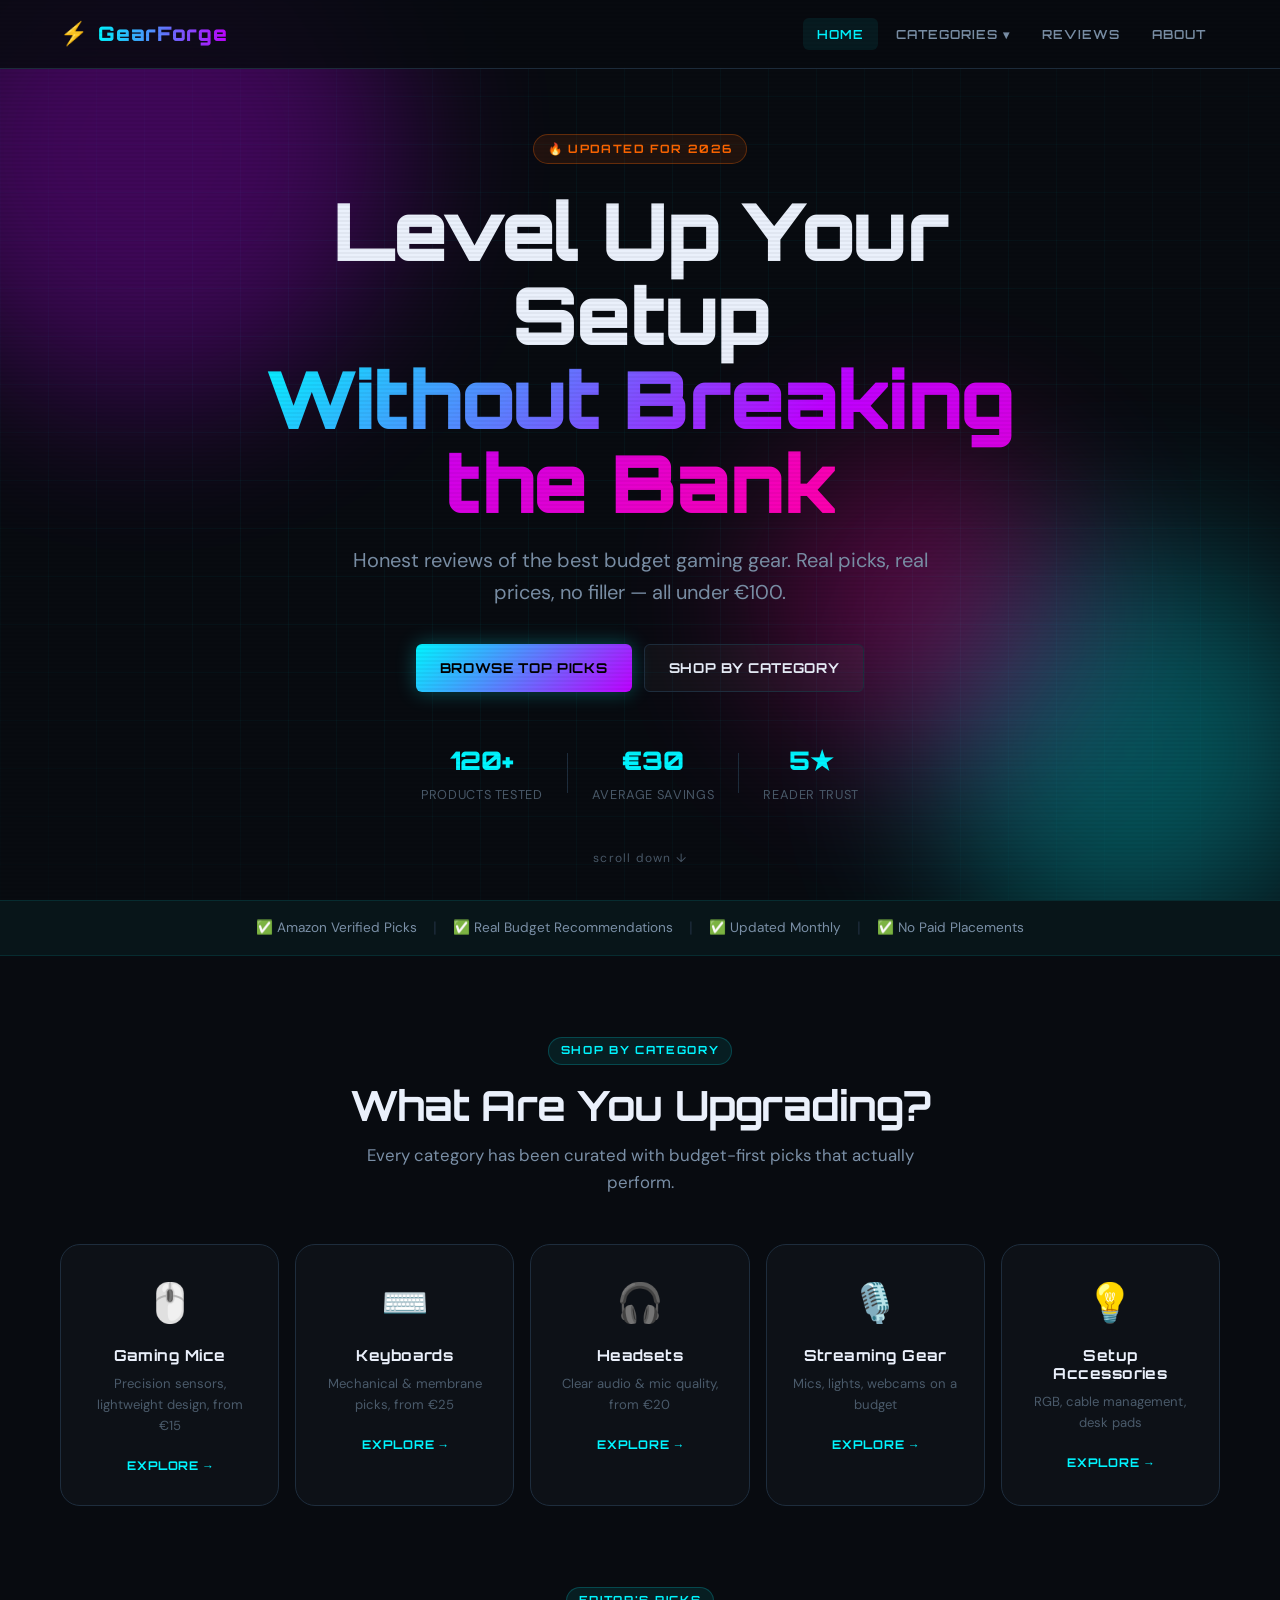
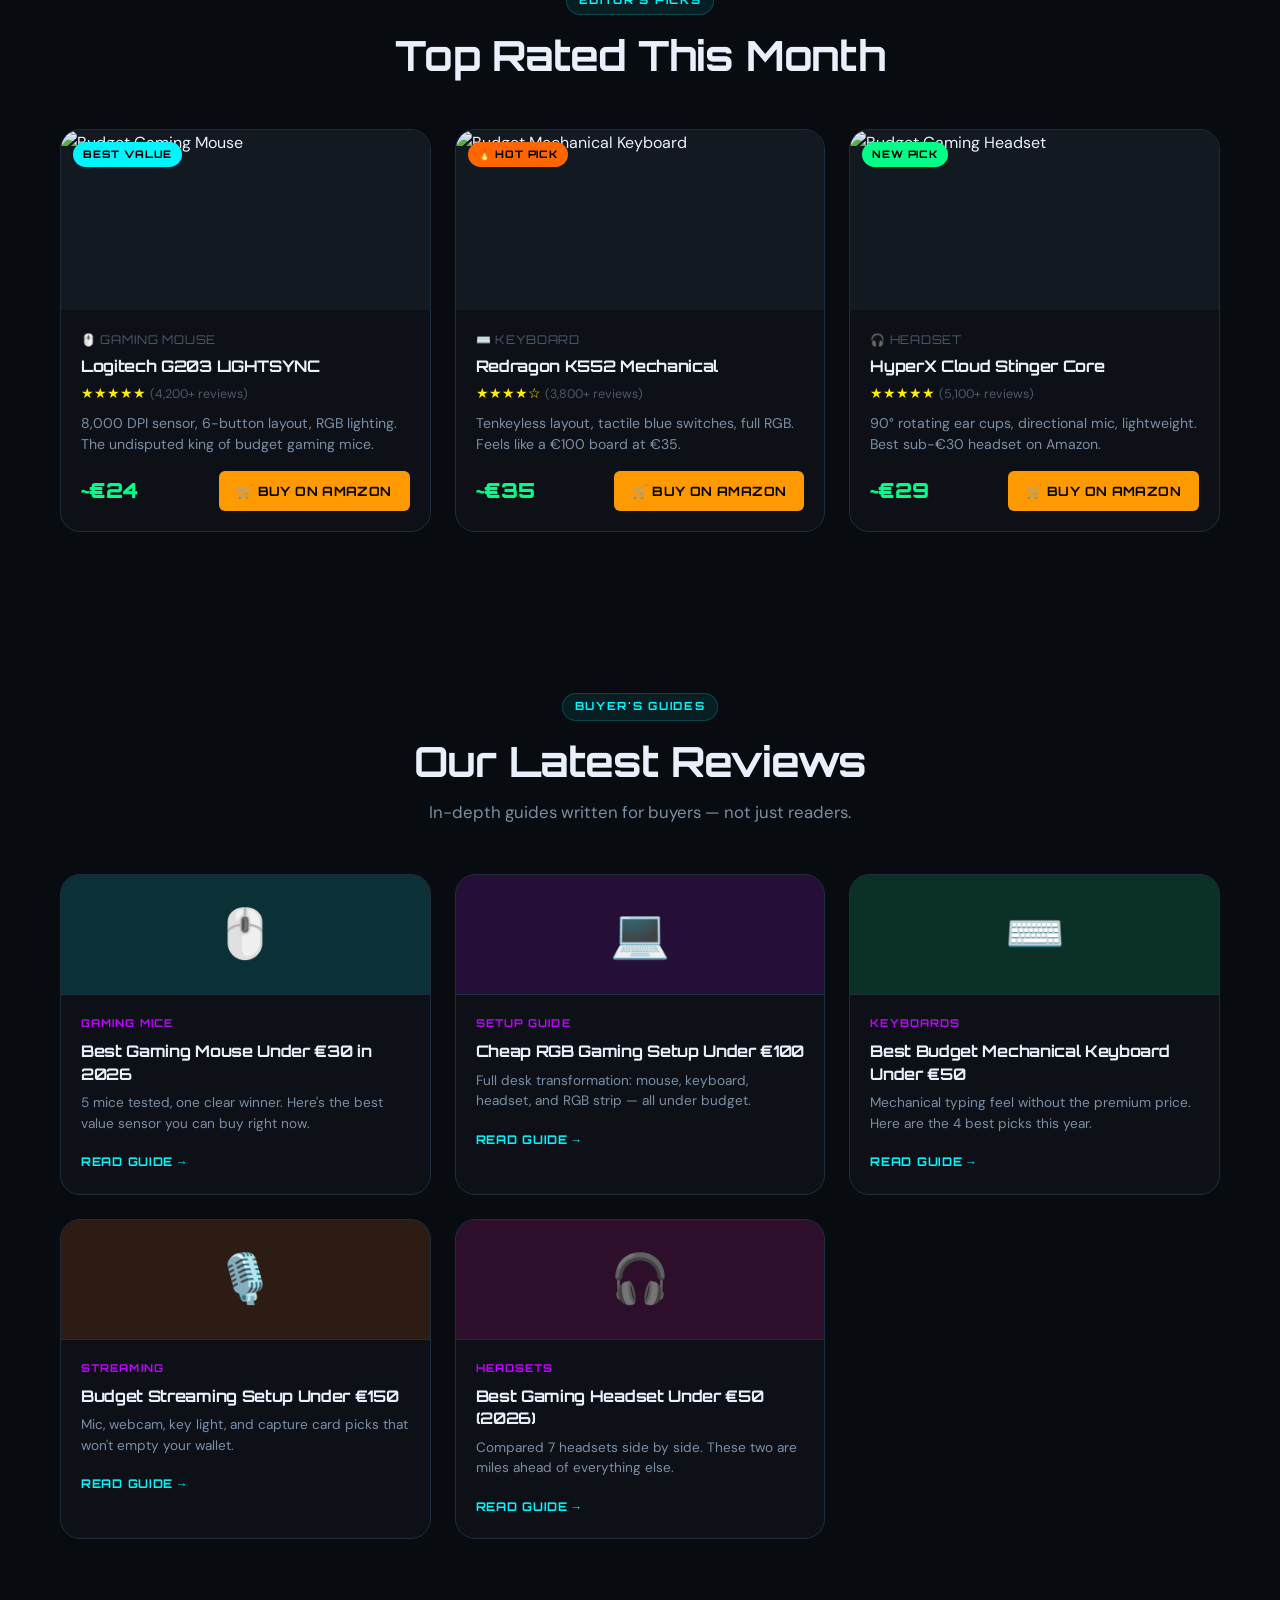
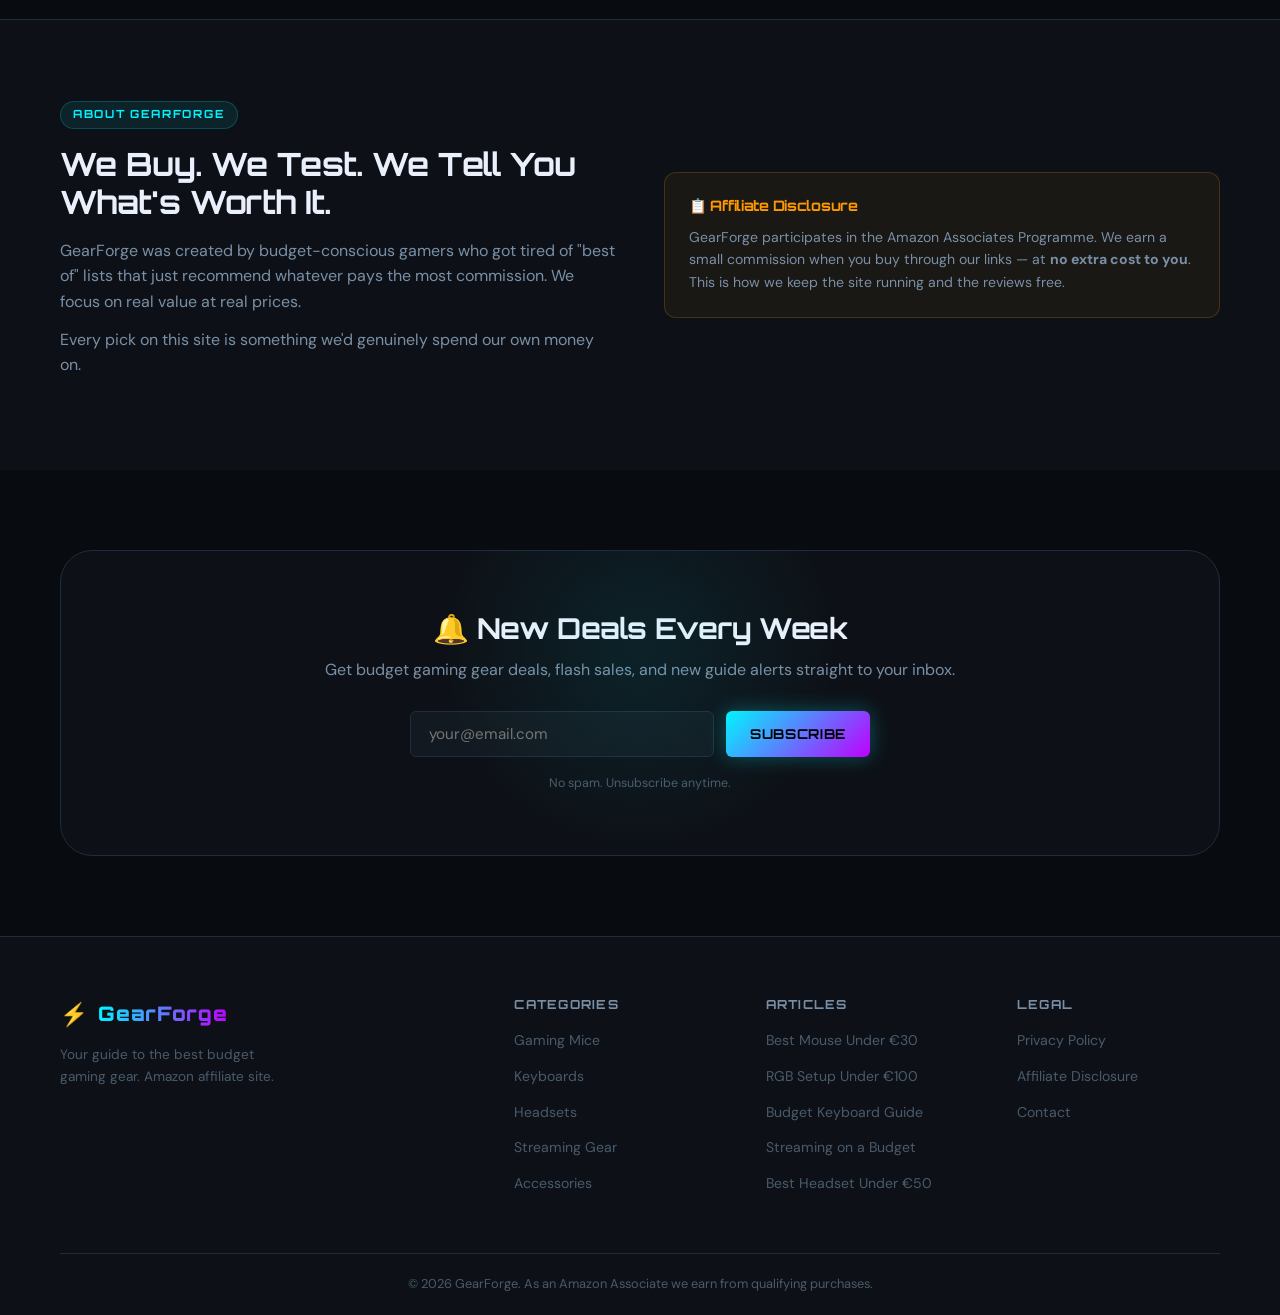
==== commit 069fad77: "Update index.html" ====
--- a/index.html
+++ b/index.html
@@ -69,7 +69,7 @@
       <div class="glow-orb glow-orb-3"></div>
     </div>
     <div class="hero-content">
-      <div class="hero-badge">🔥 Updated for 2025</div>
+      <div class="hero-badge">🔥 Updated for 2026</div>
       <h1 class="hero-title">
         Level Up Your Setup<br>
         <span class="gradient-text">Without Breaking the Bank</span>
@@ -237,7 +237,7 @@
           </div>
           <div class="blog-card-body">
             <span class="blog-tag">Gaming Mice</span>
-            <h3>Best Gaming Mouse Under €30 in 2025</h3>
+            <h3>Best Gaming Mouse Under €30 in 2026</h3>
             <p>5 mice tested, one clear winner. Here's the best value sensor you can buy right now.</p>
             <span class="blog-read-more">Read Guide →</span>
           </div>
@@ -255,7 +255,7 @@
           </div>
         </a>
 
-        <a href="article-best-budget-keyboard-2025.html" class="blog-card">
+        <a href="article-best-budget-keyboard-2026.html" class="blog-card">
           <div class="blog-card-img" style="--bg: #00ff8822;">
             <span class="blog-card-emoji">⌨️</span>
           </div>
@@ -285,7 +285,7 @@
           </div>
           <div class="blog-card-body">
             <span class="blog-tag">Headsets</span>
-            <h3>Best Gaming Headset Under €50 (2025)</h3>
+            <h3>Best Gaming Headset Under €50 (2026)</h3>
             <p>Compared 7 headsets side by side. These two are miles ahead of everything else.</p>
             <span class="blog-read-more">Read Guide →</span>
           </div>
@@ -357,7 +357,7 @@
           <ul>
             <li><a href="article-best-gaming-mouse-under-30.html">Best Mouse Under €30</a></li>
             <li><a href="article-rgb-setup-under-100.html">RGB Setup Under €100</a></li>
-            <li><a href="article-best-budget-keyboard-2025.html">Budget Keyboard Guide</a></li>
+            <li><a href="article-best-budget-keyboard-2026.html">Budget Keyboard Guide</a></li>
             <li><a href="article-streaming-setup-under-150.html">Streaming on a Budget</a></li>
             <li><a href="article-best-gaming-headset-under-50.html">Best Headset Under €50</a></li>
           </ul>
@@ -372,7 +372,7 @@
         </div>
       </div>
       <div class="footer-bottom">
-        <p>© 2025 GearForge. As an Amazon Associate we earn from qualifying purchases.</p>
+        <p>© 2026 GearForge. As an Amazon Associate we earn from qualifying purchases.</p>
       </div>
     </div>
   </footer>
